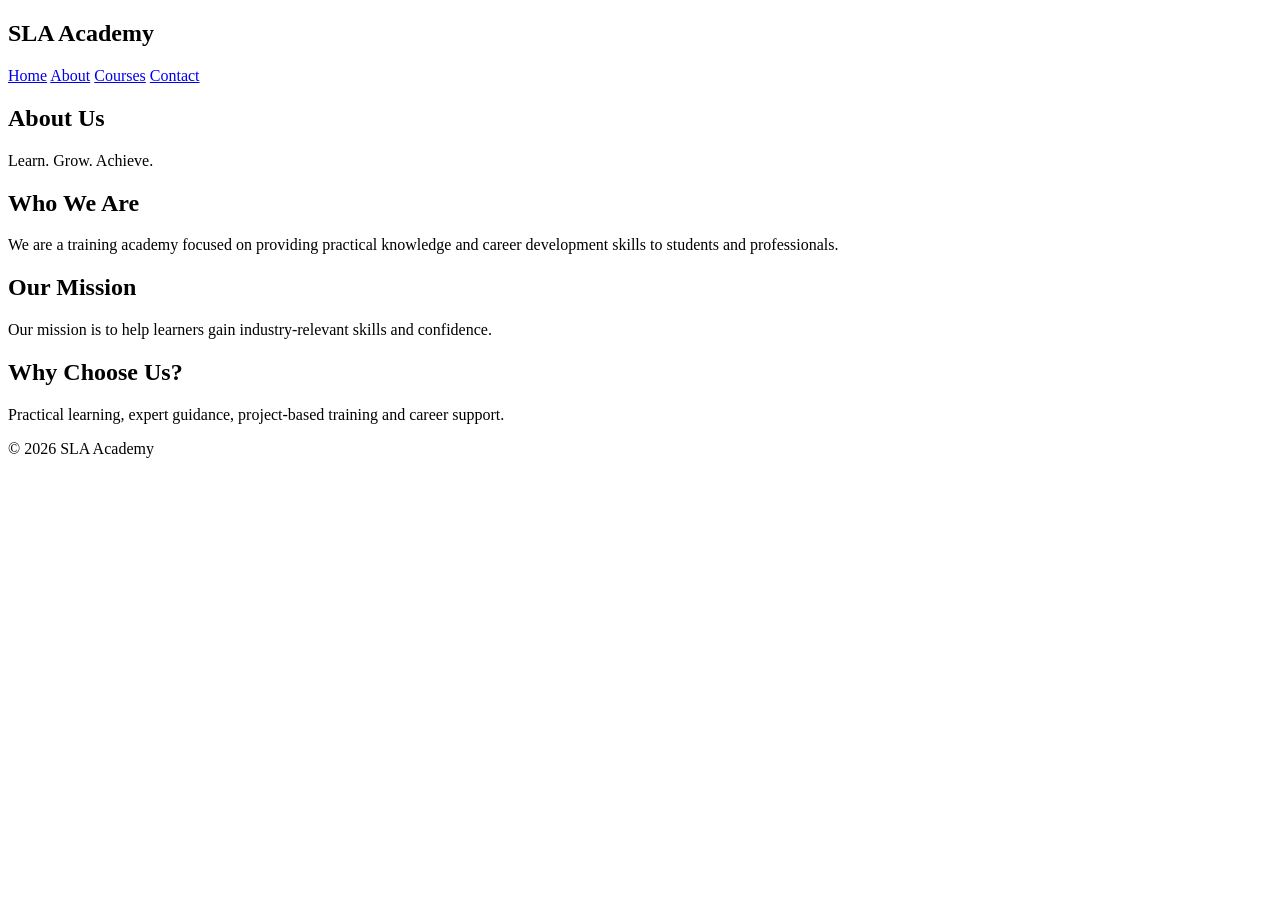
==== about.html @ 3da80165 "about.html" ====
<!DOCTYPE html>
<html lang="en">
<head>
    <meta charset="UTF-8">
    <meta name="viewport" content="width=device-width, initial-scale=1.0">
    <title>About Us | SLA Academy</title>
    <meta name="description" content="Learn about our professional IT and digital marketing training programs.">
    <link rel="stylesheet" href="style.css">
</head>
<body>

<header>
    <h2>SLA Academy</h2>
    <nav>
        <a href="index.html">Home</a>
        <a href="about.html">About</a>
        <a href="courses.html">Courses</a>
        <a href="contact.html">Contact</a>
    </nav>
</header>

<section class="page-banner">
    <h1>About Us</h1>
    <p>Learn. Grow. Achieve.</p>
</section>

<section class="content">
    <h2>Who We Are</h2>
    <p>We are a training academy focused on
       providing practical knowledge and career
       development skills to students and professionals.</p>

    <h2>Our Mission</h2>
    <p>Our mission is to help learners gain
       industry-relevant skills and confidence.</p>

    <h2>Why Choose Us?</h2>
    <p>Practical learning, expert guidance,
       project-based training and career support.</p>
</section>

<footer>
    <p>© 2026 SLA Academy</p>
</footer>

</body>
</html>
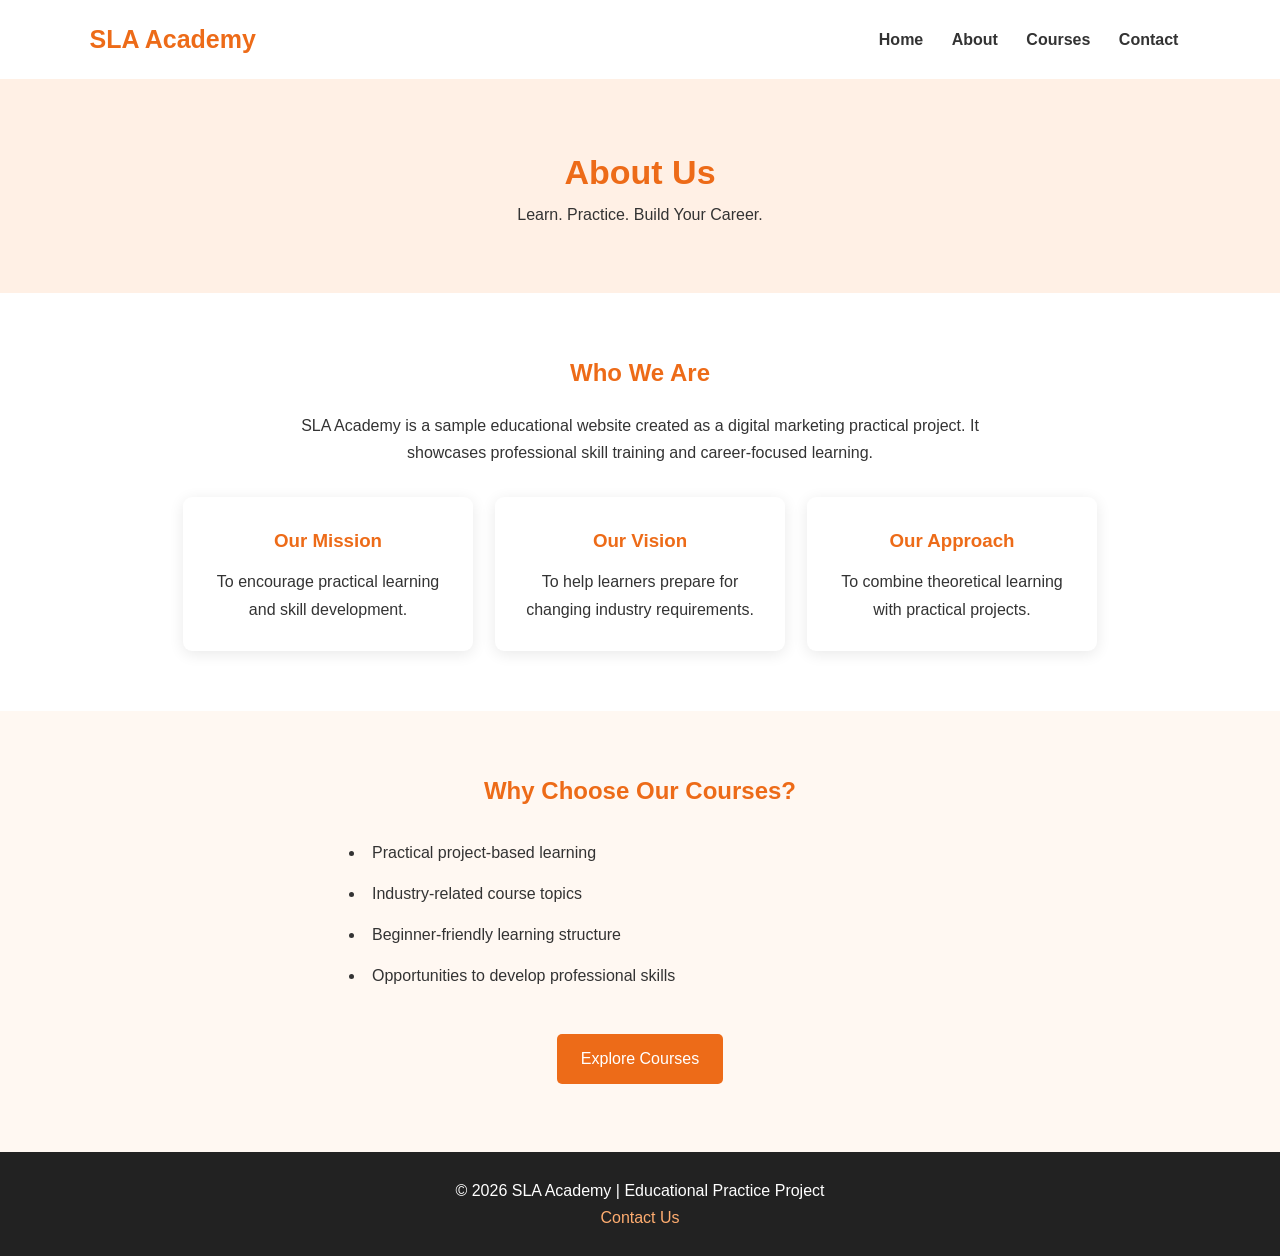
==== commit 24f79283: "about.html" ====
--- a/about.html
+++ b/about.html
@@ -2,16 +2,16 @@
 <!DOCTYPE html>
 <html lang="en">
 <head>
-    <meta charset="UTF-8">
-    <meta name="viewport" content="width=device-width, initial-scale=1.0">
-    <title>About Us | SLA Academy</title>
-    <meta name="description" content="Learn about our professional IT and digital marketing training programs.">
-    <link rel="stylesheet" href="style.css">
+<meta charset="UTF-8">
+<meta name="viewport" content="width=device-width, initial-scale=1.0">
+<title>About Us | SLA Academy</title>
+<meta name="description" content="Discover our training approach, learning objectives and professional skill development courses.">
+<link rel="stylesheet" href="style.css">
 </head>
 <body>
 
 <header>
-    <h2>SLA Academy</h2>
+    <a class="logo" href="index.html">SLA Academy</a>
     <nav>
         <a href="index.html">Home</a>
         <a href="about.html">About</a>
@@ -22,26 +22,43 @@
 
 <section class="page-banner">
     <h1>About Us</h1>
-    <p>Learn. Grow. Achieve.</p>
+    <p>Learn. Practice. Build Your Career.</p>
 </section>
 
-<section class="content">
+<section class="section">
     <h2>Who We Are</h2>
-    <p>We are a training academy focused on
-       providing practical knowledge and career
-       development skills to students and professionals.</p>
+    <p class="intro">SLA Academy is a sample educational website created as a digital marketing practical project. It showcases professional skill training and career-focused learning.</p>
 
-    <h2>Our Mission</h2>
-    <p>Our mission is to help learners gain
-       industry-relevant skills and confidence.</p>
+    <div class="cards">
+        <div class="card">
+            <h3>Our Mission</h3>
+            <p>To encourage practical learning and skill development.</p>
+        </div>
+        <div class="card">
+            <h3>Our Vision</h3>
+            <p>To help learners prepare for changing industry requirements.</p>
+        </div>
+        <div class="card">
+            <h3>Our Approach</h3>
+            <p>To combine theoretical learning with practical projects.</p>
+        </div>
+    </div>
+</section>
 
-    <h2>Why Choose Us?</h2>
-    <p>Practical learning, expert guidance,
-       project-based training and career support.</p>
+<section class="section bg-light">
+    <h2>Why Choose Our Courses?</h2>
+    <ul class="feature-list">
+        <li>Practical project-based learning</li>
+        <li>Industry-related course topics</li>
+        <li>Beginner-friendly learning structure</li>
+        <li>Opportunities to develop professional skills</li>
+    </ul>
+    <a href="courses.html" class="btn">Explore Courses</a>
 </section>
 
 <footer>
-    <p>© 2026 SLA Academy</p>
+    <p>© 2026 SLA Academy | Educational Practice Project</p>
+    <a href="contact.html">Contact Us</a>
 </footer>
 
 </body>
--- a/style.css
+++ b/style.css
@@ -0,0 +1,258 @@
+
+* {
+    margin: 0;
+    padding: 0;
+    box-sizing: border-box;
+}
+
+body {
+    font-family: Arial, sans-serif;
+    color: #333;
+    background: #fff;
+    line-height: 1.7;
+}
+
+header {
+    background: white;
+    padding: 18px 7%;
+    display: flex;
+    justify-content: space-between;
+    align-items: center;
+    flex-wrap: wrap;
+    box-shadow: 0 2px 8px #eee;
+}
+
+.logo {
+    font-size: 25px;
+    font-weight: bold;
+    color: #ed6b18;
+    text-decoration: none;
+}
+
+nav a {
+    text-decoration: none;
+    color: #333;
+    font-weight: bold;
+    margin: 8px 12px;
+}
+
+nav a:hover,
+.text-link:hover {
+    color: #ed6b18;
+}
+
+.hero {
+    background: linear-gradient(120deg, #fff0e5, #ffe0c7);
+    padding: 100px 8%;
+    text-align: center;
+}
+
+.hero h1 {
+    font-size: 42px;
+    max-width: 750px;
+    margin: 15px auto;
+    color: #222;
+    line-height: 1.3;
+}
+
+.hero p {
+    max-width: 650px;
+    margin: 15px auto 25px;
+}
+
+.tag {
+    color: #ed6b18;
+    font-weight: bold;
+}
+
+.btn {
+    display: inline-block;
+    background: #ed6b18;
+    color: white;
+    padding: 11px 24px;
+    border: none;
+    border-radius: 5px;
+    text-decoration: none;
+    margin: 8px 5px;
+    cursor: pointer;
+}
+
+.btn:hover {
+    background: #c94e0a;
+}
+
+.btn-light {
+    background: white;
+    color: #ed6b18;
+}
+
+.page-banner {
+    background: #fff0e5;
+    padding: 65px 20px;
+    text-align: center;
+}
+
+.page-banner h1 {
+    font-size: 34px;
+    color: #ed6b18;
+}
+
+.section {
+    padding: 60px 7%;
+    text-align: center;
+}
+
+.section h2 {
+    color: #ed6b18;
+    margin-bottom: 18px;
+}
+
+.intro {
+    max-width: 750px;
+    margin: 0 auto 30px;
+}
+
+.bg-light {
+    background: #fff8f2;
+}
+
+.cards {
+    display: flex;
+    justify-content: center;
+    flex-wrap: wrap;
+    gap: 22px;
+    margin-top: 30px;
+}
+
+.card {
+    background: white;
+    padding: 28px 22px;
+    width: 290px;
+    border-radius: 9px;
+    box-shadow: 0 3px 15px #e9e9e9;
+    transition: transform 0.3s;
+}
+
+.card:hover {
+    transform: translateY(-5px);
+}
+
+.card h2,
+.card h3 {
+    color: #ed6b18;
+    margin-bottom: 12px;
+}
+
+.course-icon {
+    font-size: 40px;
+    margin-bottom: 12px;
+}
+
+.text-link {
+    display: inline-block;
+    color: #ed6b18;
+    text-decoration: none;
+    font-weight: bold;
+    margin-top: 15px;
+}
+
+.feature-list {
+    max-width: 600px;
+    margin: 20px auto 30px;
+    text-align: left;
+    padding-left: 25px;
+}
+
+.feature-list li {
+    padding: 7px;
+}
+
+.cta {
+    text-align: center;
+    background: #fff0e5;
+    padding: 55px 20px;
+}
+
+.cta h2 {
+    color: #ed6b18;
+    margin-bottom: 10px;
+}
+
+.contact-details {
+    margin: 25px auto;
+}
+
+.contact-details h3 {
+    color: #ed6b18;
+    margin-top: 15px;
+}
+
+.contact-form {
+    max-width: 480px;
+    margin: 25px auto;
+    display: flex;
+    flex-direction: column;
+    gap: 12px;
+}
+
+.contact-form input,
+.contact-form textarea {
+    padding: 13px;
+    border: 1px solid #ddd;
+    border-radius: 5px;
+    font: inherit;
+}
+
+.contact-form textarea {
+    min-height: 120px;
+}
+
+.small-note {
+    font-size: 12px;
+    color: #777;
+}
+
+footer {
+    background: #222;
+    color: white;
+    padding: 25px 15px;
+    text-align: center;
+}
+
+footer a {
+    color: #ffad70;
+    text-decoration: none;
+}
+
+@media (max-width: 650px) {
+    header {
+        flex-direction: column;
+        gap: 12px;
+    }
+
+    nav {
+        text-align: center;
+    }
+
+    nav a {
+        display: inline-block;
+        margin: 5px;
+        font-size: 14px;
+    }
+
+    .hero {
+        padding: 65px 20px;
+    }
+
+    .hero h1 {
+        font-size: 29px;
+    }
+
+    .page-banner h1 {
+        font-size: 27px;
+    }
+
+    .card {
+        width: 100%;
+    }
+}
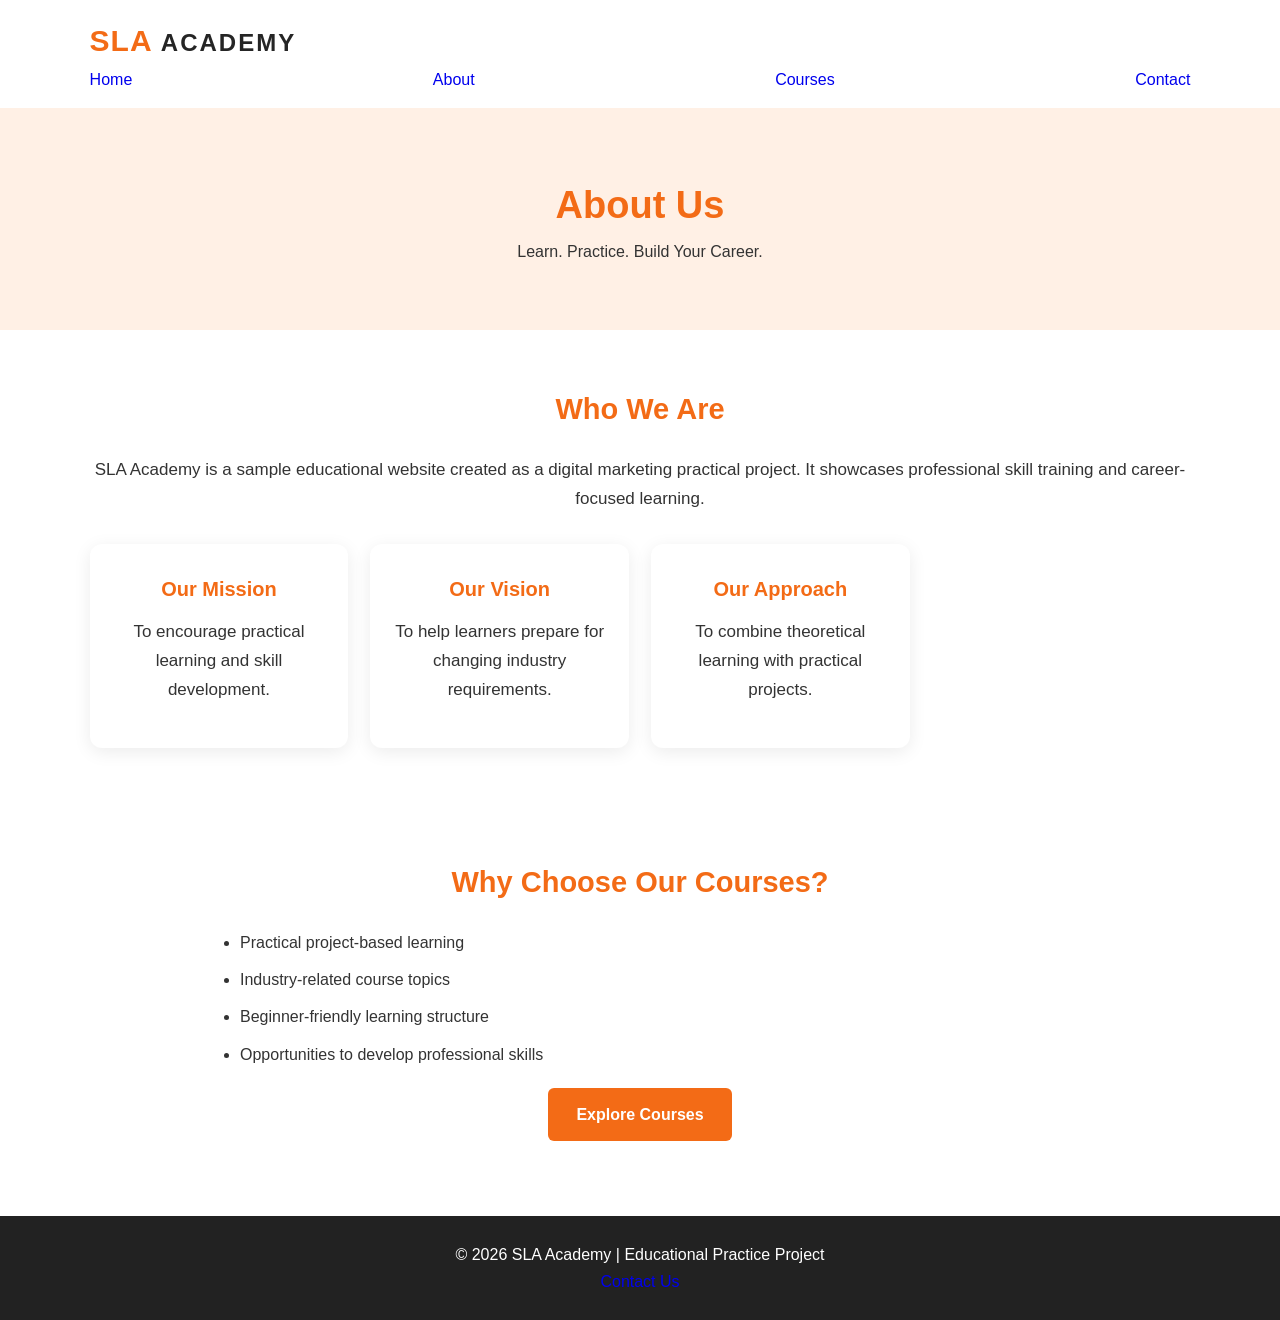
==== commit cab18771: "about.html" ====
--- a/about.html
+++ b/about.html
@@ -11,7 +11,7 @@
 <body>
 
 <header>
-    <a class="logo" href="index.html">SLA Academy</a>
+    <a class="logo" href="index.html">SLA <span>ACADEMY</span></a>
     <nav>
         <a href="index.html">Home</a>
         <a href="about.html">About</a>
--- a/style.css
+++ b/style.css
@@ -1,4 +1,5 @@
 
+/* GENERAL SETTINGS */
 * {
     margin: 0;
     padding: 0;
@@ -6,253 +7,323 @@
 }
 
 body {
-    font-family: Arial, sans-serif;
+    font-family: Arial, Helvetica, sans-serif;
     color: #333;
-    background: #fff;
     line-height: 1.7;
-}
-
+    background: #ffffff;
+}
+
+a {
+    text-decoration: none;
+}
+
+/* HEADER AND NAVIGATION */
 header {
-    background: white;
-    padding: 18px 7%;
+    background: #ffffff;
+    padding: 15px 7%;
+    box-shadow: 0 2px 10px rgba(0,0,0,0.08);
+}
+
+nav {
+    max-width: 1200px;
+    margin: auto;
     display: flex;
+    align-items: center;
     justify-content: space-between;
+    flex-wrap: wrap;
+}
+
+nav h2 {
+    color: #f36b16;
+    font-size: 26px;
+}
+
+nav ul {
+    display: flex;
     align-items: center;
-    flex-wrap: wrap;
-    box-shadow: 0 2px 8px #eee;
-}
-
-.logo {
-    font-size: 25px;
-    font-weight: bold;
-    color: #ed6b18;
-    text-decoration: none;
-}
-
-nav a {
-    text-decoration: none;
+    gap: 30px;
+    list-style: none;
+}
+
+nav ul li a {
     color: #333;
     font-weight: bold;
-    margin: 8px 12px;
-}
-
-nav a:hover,
-.text-link:hover {
-    color: #ed6b18;
-}
-
+    font-size: 16px;
+}
+
+nav ul li a:hover {
+    color: #f36b16;
+}
+
+/* HERO SECTION */
 .hero {
-    background: linear-gradient(120deg, #fff0e5, #ffe0c7);
-    padding: 100px 8%;
-    text-align: center;
+    min-height: 480px;
+    padding: 65px 7%;
+    background: linear-gradient(120deg, #fff0e5, #ffdfc7);
+    display: grid;
+    grid-template-columns: 1fr 1fr;
+    align-items: center;
+    gap: 40px;
+}
+
+.hero div {
+    text-align: left;
 }
 
 .hero h1 {
+    color: #252525;
     font-size: 42px;
-    max-width: 750px;
-    margin: 15px auto;
-    color: #222;
-    line-height: 1.3;
+    line-height: 1.2;
+    margin-bottom: 20px;
 }
 
 .hero p {
-    max-width: 650px;
-    margin: 15px auto 25px;
-}
-
-.tag {
-    color: #ed6b18;
-    font-weight: bold;
-}
-
+    font-size: 18px;
+    margin-bottom: 25px;
+}
+
+.hero img {
+    width: 100%;
+    height: 330px;
+    object-fit: cover;
+    border-radius: 12px;
+}
+
+/* BUTTON */
 .btn {
     display: inline-block;
-    background: #ed6b18;
+    background: #f36b16;
     color: white;
-    padding: 11px 24px;
-    border: none;
-    border-radius: 5px;
-    text-decoration: none;
-    margin: 8px 5px;
-    cursor: pointer;
+    padding: 13px 28px;
+    border-radius: 6px;
+    font-weight: bold;
+    transition: 0.3s;
 }
 
 .btn:hover {
-    background: #c94e0a;
-}
-
-.btn-light {
-    background: white;
-    color: #ed6b18;
-}
-
+    background: #d9530b;
+}
+
+/* GENERAL SECTIONS */
+.section {
+    padding: 55px 7%;
+    max-width: 1300px;
+    margin: auto;
+    text-align: center;
+}
+
+.section h2 {
+    color: #f36b16;
+    font-size: 29px;
+    margin-bottom: 22px;
+}
+
+.section p {
+    font-size: 17px;
+    margin-bottom: 15px;
+}
+
+.section img {
+    max-width: 100%;
+    height: auto;
+    border-radius: 12px;
+    margin-top: 20px;
+}
+
+/* CARDS */
+.cards {
+    display: grid;
+    grid-template-columns: repeat(4, 1fr);
+    gap: 22px;
+    margin-top: 30px;
+}
+
+.card {
+    background: #ffffff;
+    padding: 28px 20px;
+    border-radius: 12px;
+    box-shadow: 0 4px 18px rgba(0,0,0,0.08);
+    transition: 0.3s;
+}
+
+.card:hover {
+    transform: translateY(-5px);
+    box-shadow: 0 8px 22px rgba(0,0,0,0.12);
+}
+
+.card h3 {
+    color: #f36b16;
+    margin-bottom: 12px;
+    font-size: 20px;
+}
+
+/* COURSE PAGE BANNER */
 .page-banner {
     background: #fff0e5;
-    padding: 65px 20px;
+    padding: 65px 7%;
     text-align: center;
 }
 
 .page-banner h1 {
-    font-size: 34px;
-    color: #ed6b18;
-}
-
-.section {
-    padding: 60px 7%;
+    color: #f36b16;
+    font-size: 38px;
+}
+
+/* FEATURE LIST */
+.feature-list {
+    text-align: left;
+    max-width: 800px;
+    margin: 20px auto;
+}
+
+.feature-list li {
+    margin-bottom: 10px;
+}
+
+/* CTA SECTION */
+.cta {
+    background: #fff0e5;
+    padding: 55px 7%;
     text-align: center;
 }
 
-.section h2 {
-    color: #ed6b18;
-    margin-bottom: 18px;
-}
-
-.intro {
-    max-width: 750px;
-    margin: 0 auto 30px;
-}
-
-.bg-light {
-    background: #fff8f2;
-}
-
-.cards {
-    display: flex;
-    justify-content: center;
-    flex-wrap: wrap;
-    gap: 22px;
-    margin-top: 30px;
-}
-
-.card {
-    background: white;
-    padding: 28px 22px;
-    width: 290px;
-    border-radius: 9px;
-    box-shadow: 0 3px 15px #e9e9e9;
-    transition: transform 0.3s;
-}
-
-.card:hover {
-    transform: translateY(-5px);
-}
-
-.card h2,
-.card h3 {
-    color: #ed6b18;
-    margin-bottom: 12px;
-}
-
-.course-icon {
-    font-size: 40px;
-    margin-bottom: 12px;
-}
-
+.cta h2 {
+    color: #f36b16;
+    margin-bottom: 15px;
+}
+
+/* CONTACT SECTION */
+.contact-details,
+.contact-form {
+    max-width: 700px;
+    margin: 25px auto;
+    text-align: left;
+}
+
+input,
+textarea {
+    width: 100%;
+    padding: 12px;
+    margin: 10px 0;
+    border: 1px solid #cccccc;
+    border-radius: 5px;
+    font-size: 16px;
+}
+
+/* LINKS */
 .text-link {
-    display: inline-block;
-    color: #ed6b18;
-    text-decoration: none;
+    color: #f36b16;
     font-weight: bold;
-    margin-top: 15px;
-}
-
-.feature-list {
-    max-width: 600px;
-    margin: 20px auto 30px;
-    text-align: left;
-    padding-left: 25px;
-}
-
-.feature-list li {
-    padding: 7px;
-}
-
-.cta {
+}
+
+/* FOOTER */
+footer {
+    background: #222222;
+    color: #ffffff;
+    padding: 25px;
     text-align: center;
-    background: #fff0e5;
-    padding: 55px 20px;
-}
-
-.cta h2 {
-    color: #ed6b18;
-    margin-bottom: 10px;
-}
-
-.contact-details {
-    margin: 25px auto;
-}
-
-.contact-details h3 {
-    color: #ed6b18;
-    margin-top: 15px;
-}
-
-.contact-form {
-    max-width: 480px;
-    margin: 25px auto;
-    display: flex;
-    flex-direction: column;
-    gap: 12px;
-}
-
-.contact-form input,
-.contact-form textarea {
-    padding: 13px;
-    border: 1px solid #ddd;
-    border-radius: 5px;
-    font: inherit;
-}
-
-.contact-form textarea {
-    min-height: 120px;
-}
-
-.small-note {
-    font-size: 12px;
-    color: #777;
-}
-
-footer {
-    background: #222;
-    color: white;
-    padding: 25px 15px;
-    text-align: center;
-}
-
-footer a {
-    color: #ffad70;
-    text-decoration: none;
-}
-
-@media (max-width: 650px) {
+    margin-top: 20px;
+}
+
+/* MOBILE RESPONSIVE DESIGN */
+@media (max-width: 900px) {
+    .cards {
+        grid-template-columns: repeat(2, 1fr);
+    }
+
+    .hero h1 {
+        font-size: 34px;
+    }
+}
+
+@media (max-width: 600px) {
     header {
+        padding: 15px 5%;
+    }
+
+    nav {
         flex-direction: column;
         gap: 12px;
     }
 
-    nav {
+    nav ul {
+        gap: 15px;
+        flex-wrap: wrap;
+        justify-content: center;
+    }
+
+    nav ul li a {
+        font-size: 14px;
+    }
+
+    .hero {
+        grid-template-columns: 1fr;
+        padding: 40px 6%;
         text-align: center;
     }
 
-    nav a {
-        display: inline-block;
-        margin: 5px;
-        font-size: 14px;
-    }
-
-    .hero {
-        padding: 65px 20px;
+    .hero div {
+        text-align: center;
     }
 
     .hero h1 {
-        font-size: 29px;
+        font-size: 30px;
+    }
+
+    .hero img {
+        height: 240px;
+    }
+
+    .section {
+        padding: 40px 6%;
+    }
+
+    .section h2 {
+        font-size: 25px;
+    }
+
+    .cards {
+        grid-template-columns: 1fr;
     }
 
     .page-banner h1 {
-        font-size: 27px;
-    }
-
-    .card {
-        width: 100%;
-    }
-}
+        font-size: 30px;
+    }
+}
+
+
+/* STYLISH SLA ACADEMY LOGO */
+
+.logo {
+    font-family: Arial, Helvetica, sans-serif;
+    font-size: 30px;
+    font-weight: 900;
+    letter-spacing: 1px;
+    color: #f36b16;
+    text-decoration: none;
+    text-transform: uppercase;
+    display: inline-block;
+    transition: 0.3s ease;
+}
+
+.logo span {
+    color: #252525;
+    font-size: 24px;
+    font-weight: 800;
+    letter-spacing: 2px;
+}
+
+.logo:hover {
+    transform: scale(1.04);
+}
+
+@media (max-width: 600px) {
+    .logo {
+        font-size: 26px;
+    }
+
+    .logo span {
+        font-size: 21px;
+    }
+}
+
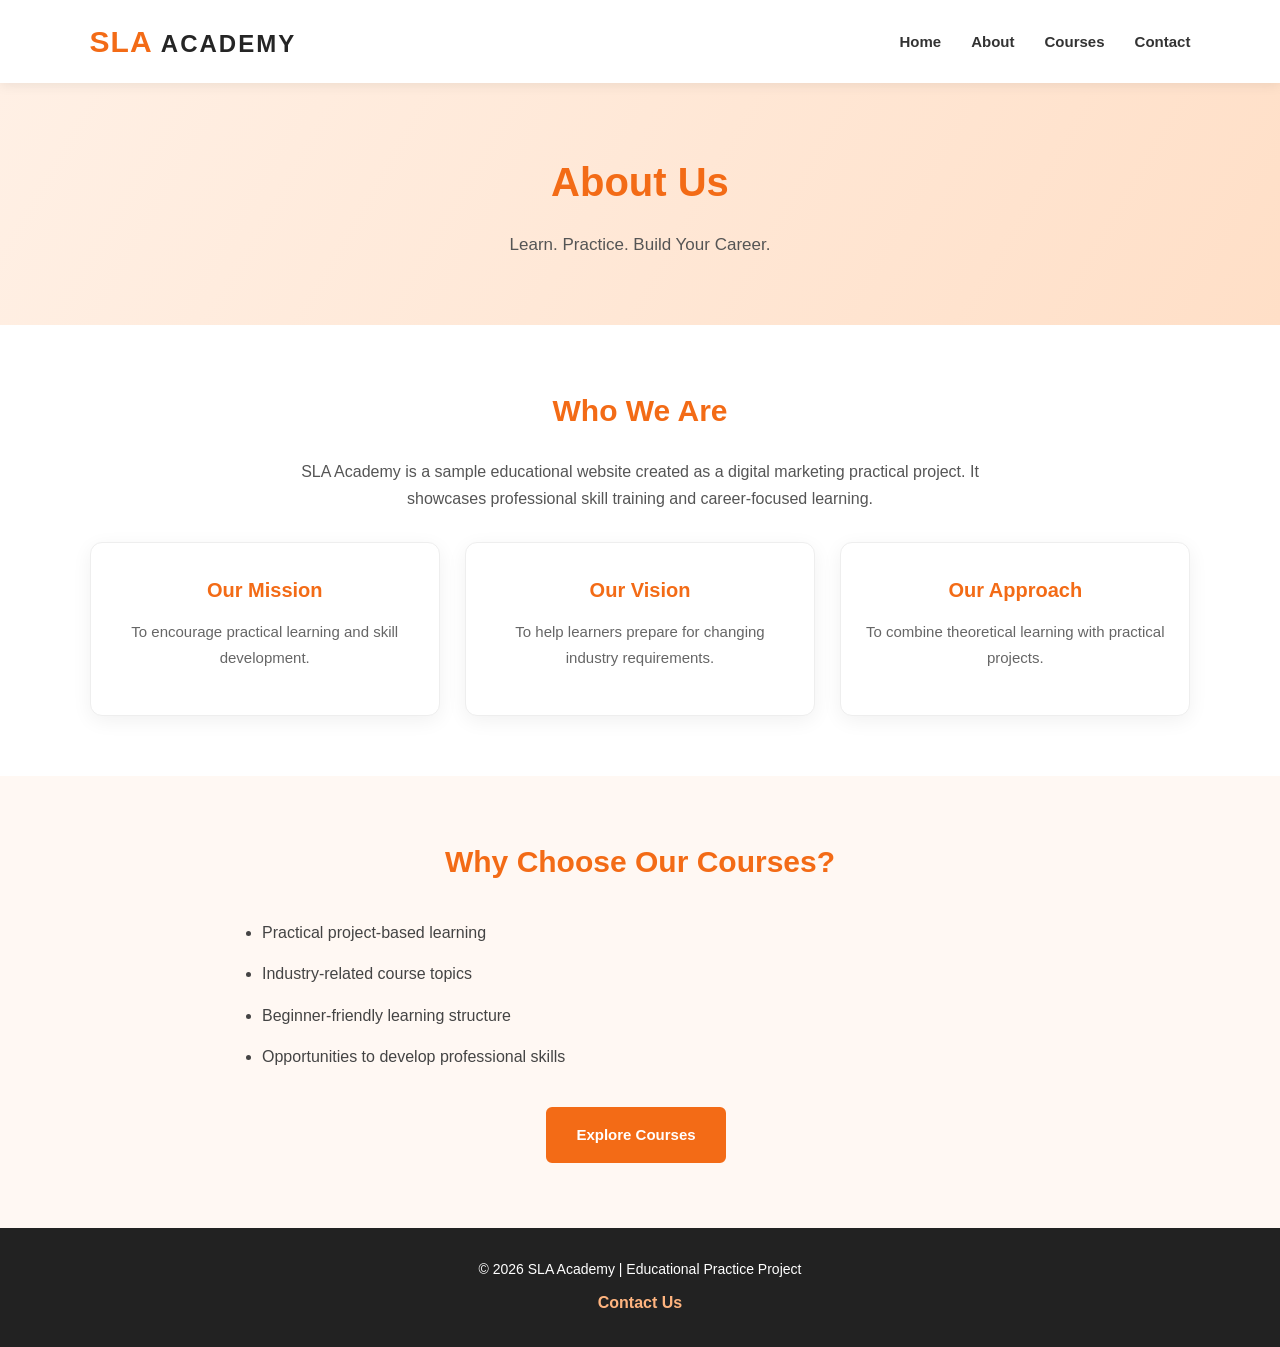
==== commit 22c9adaf: "about.html" ====
--- a/about.html
+++ b/about.html
@@ -11,12 +11,17 @@
 <body>
 
 <header>
-    <a class="logo" href="index.html">SLA <span>ACADEMY</span></a>
     <nav>
-        <a href="index.html">Home</a>
-        <a href="about.html">About</a>
-        <a href="courses.html">Courses</a>
-        <a href="contact.html">Contact</a>
+        <a class="logo" href="index.html">
+            SLA <span>ACADEMY</span>
+        </a>
+
+        <ul>
+            <li><a href="index.html">Home</a></li>
+            <li><a href="about.html">About</a></li>
+            <li><a href="courses.html">Courses</a></li>
+            <li><a href="contact.html">Contact</a></li>
+        </ul>
     </nav>
 </header>
 
--- a/style.css
+++ b/style.css
@@ -1,69 +1,141 @@
 
-/* GENERAL SETTINGS */
+/* =====================================
+   SLA ACADEMY - COMPLETE WEBSITE CSS
+   Theme: Orange, White and Dark
+===================================== */
+
+/* 1. RESET AND GENERAL SETTINGS */
+
 * {
     margin: 0;
     padding: 0;
     box-sizing: border-box;
 }
 
+html {
+    scroll-behavior: smooth;
+}
+
 body {
     font-family: Arial, Helvetica, sans-serif;
-    color: #333;
+    color: #333333;
+    background: #ffffff;
     line-height: 1.7;
-    background: #ffffff;
 }
 
 a {
     text-decoration: none;
-}
-
-/* HEADER AND NAVIGATION */
+    color: inherit;
+}
+
+img {
+    max-width: 100%;
+    display: block;
+}
+
+ul {
+    padding-left: 22px;
+}
+
+/* 2. HEADER AND NAVIGATION */
+
 header {
+    width: 100%;
     background: #ffffff;
-    padding: 15px 7%;
-    box-shadow: 0 2px 10px rgba(0,0,0,0.08);
+    padding: 16px 7%;
+    box-shadow: 0 2px 12px rgba(0,0,0,0.08);
+    position: relative;
+    z-index: 10;
 }
 
 nav {
-    max-width: 1200px;
+    max-width: 1250px;
     margin: auto;
     display: flex;
     align-items: center;
     justify-content: space-between;
+    gap: 25px;
     flex-wrap: wrap;
 }
 
-nav h2 {
-    color: #f36b16;
-    font-size: 26px;
-}
+/* 3. STYLISH SLA ACADEMY LOGO */
+
+.logo {
+    font-family: Arial, Helvetica, sans-serif;
+    font-size: 30px;
+    font-weight: 900;
+    letter-spacing: 1px;
+    color: #f36b16;
+    text-decoration: none;
+    text-transform: uppercase;
+    white-space: nowrap;
+    transition: 0.3s ease;
+}
+
+.logo span {
+    color: #252525;
+    font-size: 24px;
+    font-weight: 800;
+    letter-spacing: 2px;
+}
+
+.logo:hover {
+    transform: scale(1.04);
+}
+
+/* 4. NAVIGATION LINKS */
 
 nav ul {
     display: flex;
     align-items: center;
+    justify-content: center;
     gap: 30px;
     list-style: none;
+    padding: 0;
+    margin: 0;
+}
+
+nav ul li {
+    list-style: none;
 }
 
 nav ul li a {
-    color: #333;
-    font-weight: bold;
-    font-size: 16px;
+    font-size: 15px;
+    font-weight: 700;
+    color: #333333;
+    transition: 0.3s ease;
 }
 
 nav ul li a:hover {
     color: #f36b16;
 }
 
-/* HERO SECTION */
+/* Supports pages using direct nav links */
+
+nav > a:not(.logo) {
+    font-size: 15px;
+    font-weight: 700;
+    color: #333333;
+}
+
+nav > a:not(.logo):hover {
+    color: #f36b16;
+}
+
+/* 5. HERO SECTION */
+
 .hero {
-    min-height: 480px;
+    min-height: 470px;
     padding: 65px 7%;
     background: linear-gradient(120deg, #fff0e5, #ffdfc7);
     display: grid;
     grid-template-columns: 1fr 1fr;
     align-items: center;
-    gap: 40px;
+    gap: 45px;
+}
+
+.hero-content {
+    max-width: 620px;
 }
 
 .hero div {
@@ -71,128 +143,245 @@
 }
 
 .hero h1 {
-    color: #252525;
+    color: #222222;
     font-size: 42px;
     line-height: 1.2;
     margin-bottom: 20px;
+    font-weight: 800;
 }
 
 .hero p {
-    font-size: 18px;
+    color: #555555;
+    font-size: 17px;
     margin-bottom: 25px;
+    line-height: 1.8;
 }
 
 .hero img {
     width: 100%;
-    height: 330px;
+    height: 340px;
     object-fit: cover;
-    border-radius: 12px;
-}
-
-/* BUTTON */
+    border-radius: 14px;
+    box-shadow: 0 8px 25px rgba(0,0,0,0.12);
+}
+
+/* 6. HERO TAG */
+
+.tag {
+    display: inline-block;
+    background: #ffffff;
+    color: #f36b16;
+    padding: 7px 17px;
+    border-radius: 30px;
+    font-size: 13px;
+    font-weight: 800;
+    letter-spacing: 1px;
+    margin-bottom: 20px;
+}
+
+/* 7. BUTTONS */
+
 .btn {
     display: inline-block;
     background: #f36b16;
-    color: white;
+    color: #ffffff;
     padding: 13px 28px;
     border-radius: 6px;
+    font-size: 15px;
     font-weight: bold;
-    transition: 0.3s;
+    margin: 5px 8px 5px 0;
+    transition: 0.3s ease;
+    border: 2px solid #f36b16;
 }
 
 .btn:hover {
     background: #d9530b;
-}
-
-/* GENERAL SECTIONS */
+    border-color: #d9530b;
+    transform: translateY(-2px);
+}
+
+.btn-light {
+    background: #ffffff;
+    color: #f36b16;
+    border: 2px solid #f36b16;
+}
+
+.btn-light:hover {
+    background: #fff0e5;
+    color: #d9530b;
+}
+
+/* 8. GENERAL SECTIONS */
+
 .section {
-    padding: 55px 7%;
     max-width: 1300px;
     margin: auto;
+    padding: 60px 7%;
     text-align: center;
 }
 
 .section h2 {
-    color: #f36b16;
-    font-size: 29px;
+    font-size: 30px;
+    font-weight: 800;
+    color: #f36b16;
     margin-bottom: 22px;
 }
 
+.section h3 {
+    color: #292929;
+    margin-bottom: 12px;
+    font-size: 20px;
+}
+
 .section p {
+    font-size: 16px;
+    color: #555555;
+    margin-bottom: 15px;
+}
+
+.section h3 + p {
+    margin-top: 0;
+}
+
+/* 9. INTRO TEXT */
+
+.intro {
+    max-width: 760px;
+    margin: 0 auto 30px;
+    text-align: center;
     font-size: 17px;
+}
+
+/* 10. COURSE CARDS */
+
+.cards {
+    display: grid;
+    grid-template-columns: repeat(3, 1fr);
+    gap: 25px;
+    margin-top: 30px;
+}
+
+.card {
+    background: #ffffff;
+    padding: 30px 23px;
+    border-radius: 12px;
+    border: 1px solid #eeeeee;
+    box-shadow: 0 5px 20px rgba(0,0,0,0.06);
+    transition: 0.3s ease;
+    text-align: center;
+}
+
+.card:hover {
+    transform: translateY(-7px);
+    box-shadow: 0 10px 28px rgba(0,0,0,0.12);
+}
+
+.card h3 {
+    color: #f36b16;
+    font-size: 20px;
+    margin-bottom: 12px;
+}
+
+.card p {
+    font-size: 15px;
+    color: #666666;
+}
+
+/* 11. COURSE ICONS */
+
+.course-icon {
+    font-size: 42px;
     margin-bottom: 15px;
 }
+
+/* 12. LIGHT BACKGROUND SECTION */
+
+.bg-light {
+    background: #fff8f3;
+    max-width: 100%;
+}
+
+/* 13. PAGE BANNER */
+
+.page-banner {
+    background: linear-gradient(120deg, #fff0e5, #ffdfc7);
+    padding: 65px 7%;
+    text-align: center;
+}
+
+.page-banner h1 {
+    color: #f36b16;
+    font-size: 40px;
+    font-weight: 800;
+    margin-bottom: 15px;
+}
+
+.page-banner p {
+    font-size: 17px;
+    color: #555555;
+}
+
+/* 14. COURSE DETAIL IMAGES */
 
 .section img {
     max-width: 100%;
     height: auto;
     border-radius: 12px;
-    margin-top: 20px;
-}
-
-/* CARDS */
-.cards {
-    display: grid;
-    grid-template-columns: repeat(4, 1fr);
-    gap: 22px;
-    margin-top: 30px;
-}
-
-.card {
-    background: #ffffff;
-    padding: 28px 20px;
-    border-radius: 12px;
-    box-shadow: 0 4px 18px rgba(0,0,0,0.08);
+    margin: 25px auto;
+}
+
+/* 15. FEATURE LIST */
+
+.feature-list {
+    max-width: 800px;
+    margin: 25px auto;
+    text-align: left;
+}
+
+.feature-list li {
+    padding: 7px 0;
+    font-size: 16px;
+    color: #444444;
+}
+
+/* 16. TEXT LINKS */
+
+.text-link {
+    display: inline-block;
+    color: #f36b16;
+    font-weight: bold;
+    margin-top: 12px;
     transition: 0.3s;
 }
 
-.card:hover {
-    transform: translateY(-5px);
-    box-shadow: 0 8px 22px rgba(0,0,0,0.12);
-}
-
-.card h3 {
-    color: #f36b16;
-    margin-bottom: 12px;
-    font-size: 20px;
-}
-
-/* COURSE PAGE BANNER */
-.page-banner {
-    background: #fff0e5;
-    padding: 65px 7%;
+.text-link:hover {
+    color: #d9530b;
+    text-decoration: underline;
+}
+
+/* 17. CALL TO ACTION */
+
+.cta {
+    background: linear-gradient(120deg, #fff0e5, #ffdfc7);
+    padding: 60px 7%;
     text-align: center;
 }
 
-.page-banner h1 {
-    color: #f36b16;
-    font-size: 38px;
-}
-
-/* FEATURE LIST */
-.feature-list {
-    text-align: left;
-    max-width: 800px;
-    margin: 20px auto;
-}
-
-.feature-list li {
-    margin-bottom: 10px;
-}
-
-/* CTA SECTION */
-.cta {
-    background: #fff0e5;
-    padding: 55px 7%;
-    text-align: center;
-}
-
 .cta h2 {
-    color: #f36b16;
+    color: #252525;
+    font-size: 30px;
+    font-weight: 800;
     margin-bottom: 15px;
 }
 
-/* CONTACT SECTION */
+.cta p {
+    color: #555555;
+    font-size: 17px;
+    margin-bottom: 20px;
+}
+
+/* 18. CONTACT PAGE */
+
 .contact-details,
 .contact-form {
     max-width: 700px;
@@ -200,55 +389,104 @@
     text-align: left;
 }
 
+.contact-details p {
+    margin-bottom: 12px;
+}
+
 input,
-textarea {
+textarea,
+select {
     width: 100%;
-    padding: 12px;
+    padding: 13px;
     margin: 10px 0;
     border: 1px solid #cccccc;
-    border-radius: 5px;
-    font-size: 16px;
-}
-
-/* LINKS */
-.text-link {
-    color: #f36b16;
-    font-weight: bold;
-}
-
-/* FOOTER */
+    border-radius: 6px;
+    font-size: 15px;
+    font-family: Arial, sans-serif;
+}
+
+input:focus,
+textarea:focus,
+select:focus {
+    outline: none;
+    border-color: #f36b16;
+}
+
+textarea {
+    min-height: 130px;
+    resize: vertical;
+}
+
+/* 19. FOOTER */
+
 footer {
     background: #222222;
     color: #ffffff;
-    padding: 25px;
+    padding: 30px 7%;
     text-align: center;
-    margin-top: 20px;
-}
-
-/* MOBILE RESPONSIVE DESIGN */
+    margin-top: 0;
+}
+
+footer p {
+    font-size: 14px;
+    margin-bottom: 8px;
+}
+
+footer a {
+    color: #ffb47f;
+    font-weight: bold;
+}
+
+footer a:hover {
+    color: #ffffff;
+}
+
+/* 20. RESPONSIVE TABLET DESIGN */
+
 @media (max-width: 900px) {
+
+    .hero {
+        gap: 25px;
+        padding: 50px 5%;
+    }
+
+    .hero h1 {
+        font-size: 34px;
+    }
+
     .cards {
         grid-template-columns: repeat(2, 1fr);
     }
 
-    .hero h1 {
-        font-size: 34px;
-    }
-}
+    nav ul {
+        gap: 18px;
+    }
+}
+
+/* 21. RESPONSIVE MOBILE DESIGN */
 
 @media (max-width: 600px) {
+
     header {
         padding: 15px 5%;
     }
 
     nav {
         flex-direction: column;
-        gap: 12px;
+        gap: 15px;
+    }
+
+    .logo {
+        font-size: 26px;
+    }
+
+    .logo span {
+        font-size: 21px;
     }
 
     nav ul {
-        gap: 15px;
         flex-wrap: wrap;
+        gap: 12px 20px;
         justify-content: center;
     }
 
@@ -260,6 +498,7 @@
         grid-template-columns: 1fr;
         padding: 40px 6%;
         text-align: center;
+        gap: 25px;
     }
 
     .hero div {
@@ -270,60 +509,57 @@
         font-size: 30px;
     }
 
+    .hero p {
+        font-size: 15px;
+    }
+
     .hero img {
-        height: 240px;
+        height: 230px;
     }
 
     .section {
-        padding: 40px 6%;
+        padding: 42px 6%;
     }
 
     .section h2 {
         font-size: 25px;
     }
 
+    .section p {
+        font-size: 15px;
+    }
+
     .cards {
         grid-template-columns: 1fr;
+        gap: 18px;
+    }
+
+    .card {
+        padding: 25px 18px;
+    }
+
+    .page-banner {
+        padding: 45px 6%;
     }
 
     .page-banner h1 {
-        font-size: 30px;
-    }
-}
-
-
-/* STYLISH SLA ACADEMY LOGO */
-
-.logo {
-    font-family: Arial, Helvetica, sans-serif;
-    font-size: 30px;
-    font-weight: 900;
-    letter-spacing: 1px;
-    color: #f36b16;
-    text-decoration: none;
-    text-transform: uppercase;
-    display: inline-block;
-    transition: 0.3s ease;
-}
-
-.logo span {
-    color: #252525;
-    font-size: 24px;
-    font-weight: 800;
-    letter-spacing: 2px;
-}
-
-.logo:hover {
-    transform: scale(1.04);
-}
-
-@media (max-width: 600px) {
-    .logo {
-        font-size: 26px;
-    }
-
-    .logo span {
-        font-size: 21px;
-    }
-}
-
+        font-size: 29px;
+    }
+
+    .cta {
+        padding: 45px 6%;
+    }
+
+    .cta h2 {
+        font-size: 25px;
+    }
+
+    .btn {
+        padding: 11px 20px;
+        font-size: 14px;
+    }
+
+    footer {
+        padding: 25px 5%;
+    }
+}
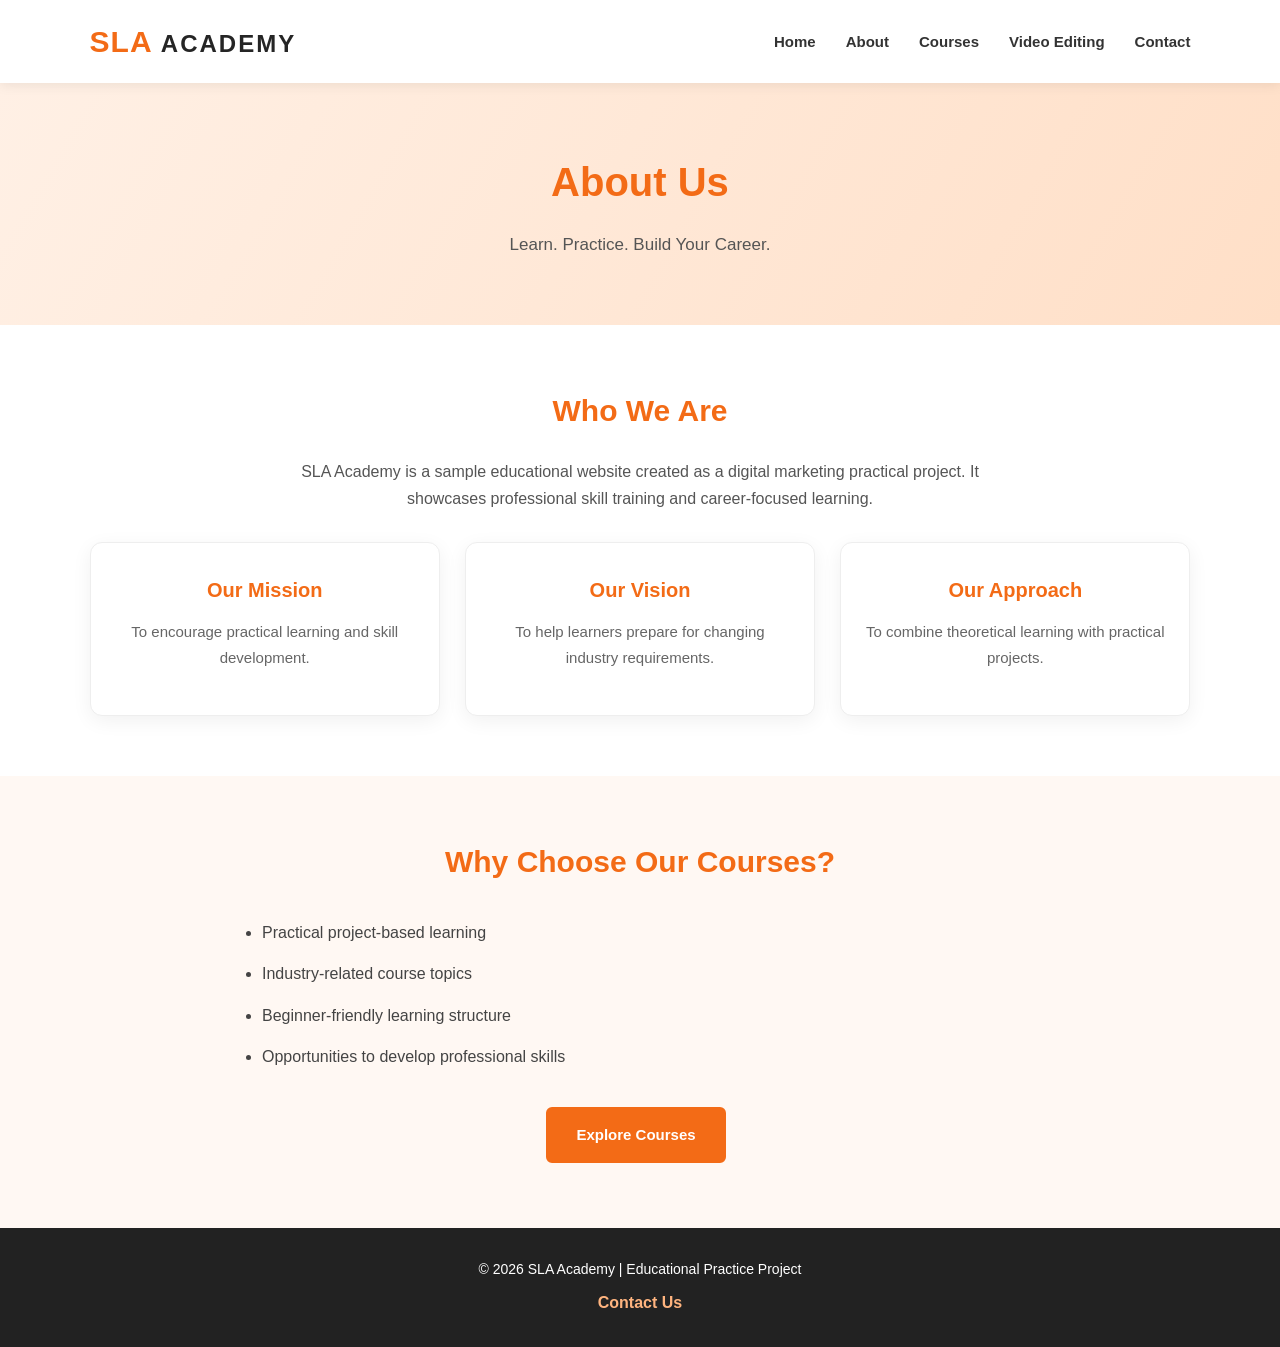
==== commit 0073df5c: "about.html" ====
--- a/about.html
+++ b/about.html
@@ -2,11 +2,14 @@
 <!DOCTYPE html>
 <html lang="en">
 <head>
-<meta charset="UTF-8">
-<meta name="viewport" content="width=device-width, initial-scale=1.0">
-<title>About Us | SLA Academy</title>
-<meta name="description" content="Discover our training approach, learning objectives and professional skill development courses.">
-<link rel="stylesheet" href="style.css">
+    <meta charset="UTF-8">
+    <meta name="viewport" content="width=device-width, initial-scale=1.0">
+
+    <title>About Us | SLA Academy</title>
+
+    <meta name="description" content="Discover our training approach, learning objectives and professional skill development courses.">
+
+    <link rel="stylesheet" href="style.css">
 </head>
 <body>
 
@@ -20,6 +23,7 @@
             <li><a href="index.html">Home</a></li>
             <li><a href="about.html">About</a></li>
             <li><a href="courses.html">Courses</a></li>
+            <li><a href="vedioediting.html">Video Editing</a></li>
             <li><a href="contact.html">Contact</a></li>
         </ul>
     </nav>
@@ -32,17 +36,24 @@
 
 <section class="section">
     <h2>Who We Are</h2>
-    <p class="intro">SLA Academy is a sample educational website created as a digital marketing practical project. It showcases professional skill training and career-focused learning.</p>
+
+    <p class="intro">
+        SLA Academy is a sample educational website created as a digital
+        marketing practical project. It showcases professional skill
+        training and career-focused learning.
+    </p>
 
     <div class="cards">
         <div class="card">
             <h3>Our Mission</h3>
             <p>To encourage practical learning and skill development.</p>
         </div>
+
         <div class="card">
             <h3>Our Vision</h3>
             <p>To help learners prepare for changing industry requirements.</p>
         </div>
+
         <div class="card">
             <h3>Our Approach</h3>
             <p>To combine theoretical learning with practical projects.</p>
@@ -52,12 +63,14 @@
 
 <section class="section bg-light">
     <h2>Why Choose Our Courses?</h2>
+
     <ul class="feature-list">
         <li>Practical project-based learning</li>
         <li>Industry-related course topics</li>
         <li>Beginner-friendly learning structure</li>
         <li>Opportunities to develop professional skills</li>
     </ul>
+
     <a href="courses.html" class="btn">Explore Courses</a>
 </section>
 
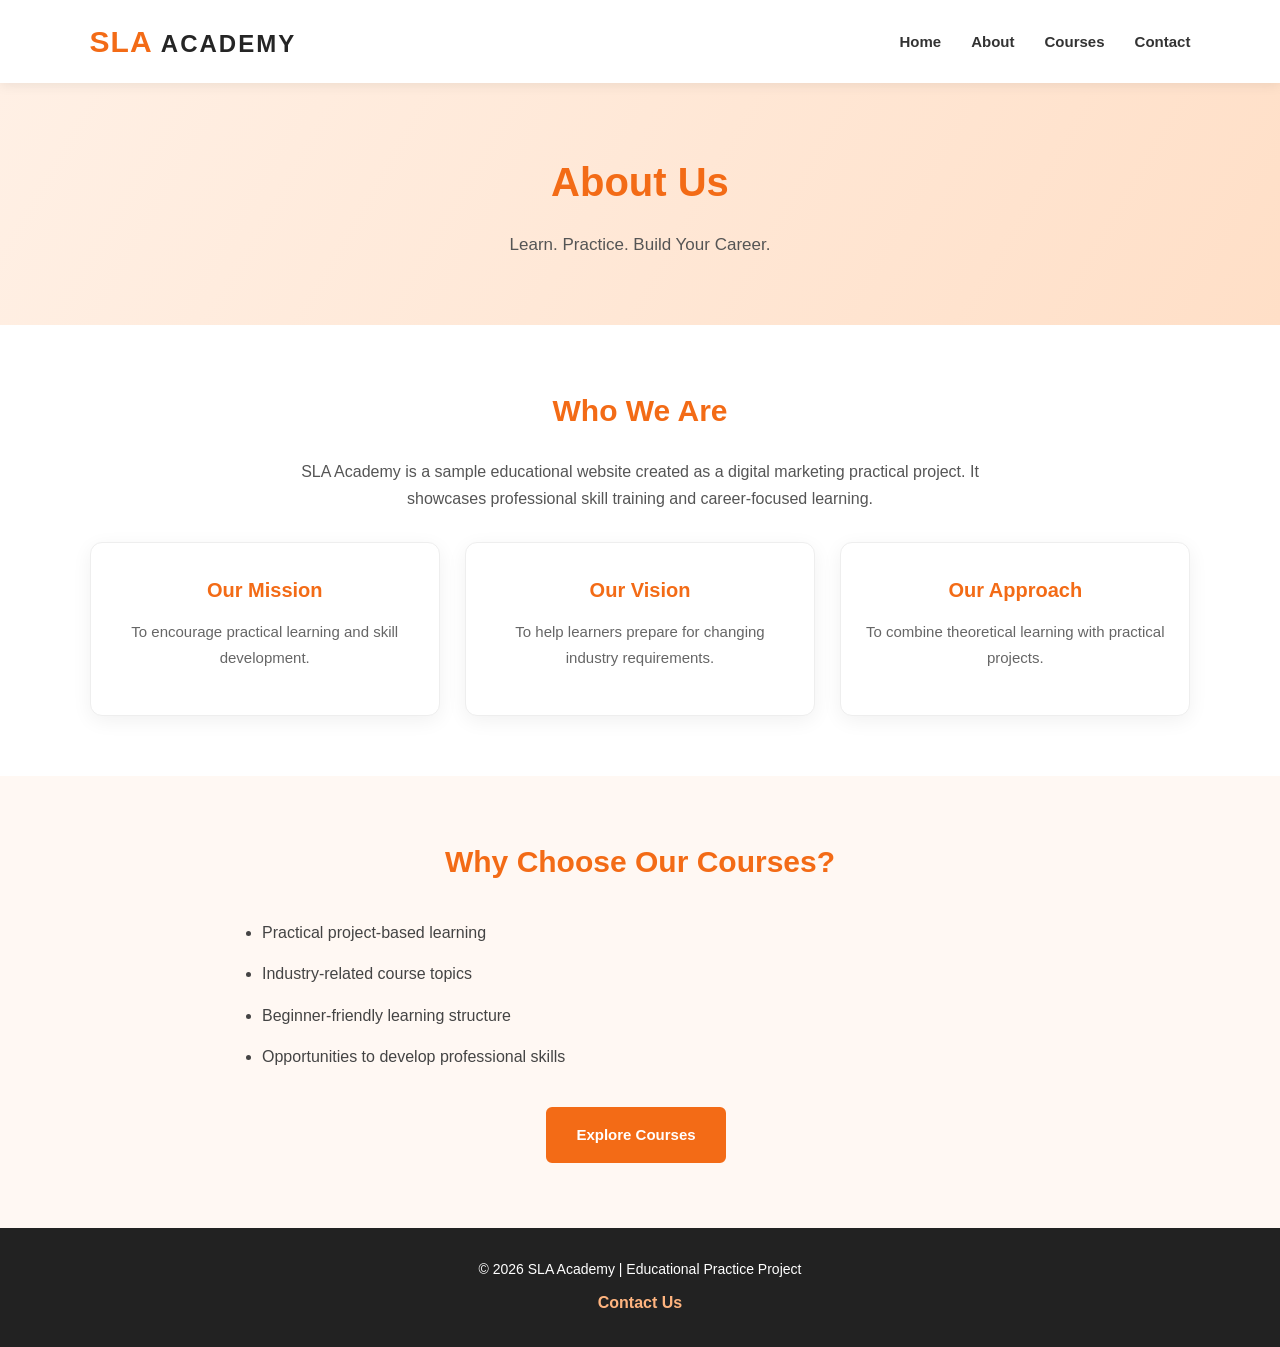
==== commit 76cb8b3d: "about.html" ====
--- a/about.html
+++ b/about.html
@@ -23,7 +23,7 @@
             <li><a href="index.html">Home</a></li>
             <li><a href="about.html">About</a></li>
             <li><a href="courses.html">Courses</a></li>
-            <li><a href="vedioediting.html">Video Editing</a></li>
+            
             <li><a href="contact.html">Contact</a></li>
         </ul>
     </nav>
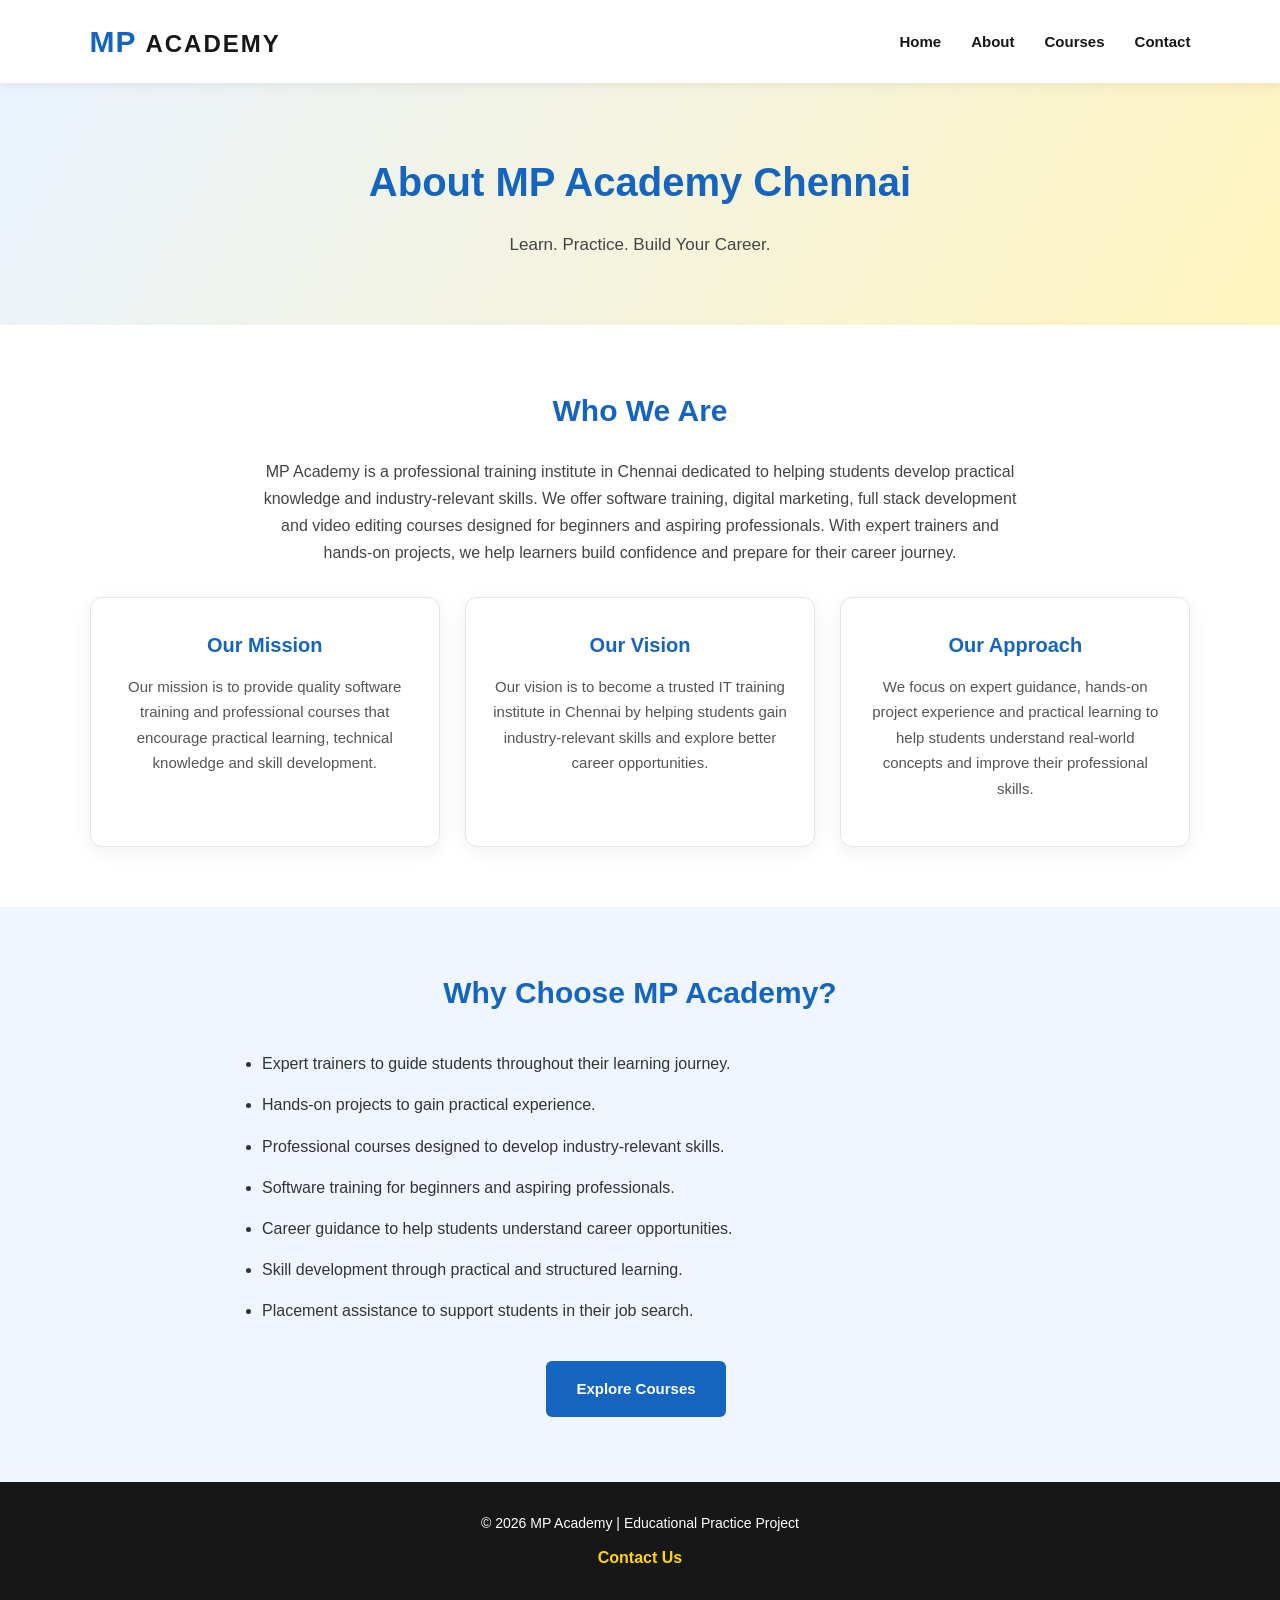
==== commit 6669ef12: "about.html" ====
--- a/about.html
+++ b/about.html
@@ -5,9 +5,9 @@
     <meta charset="UTF-8">
     <meta name="viewport" content="width=device-width, initial-scale=1.0">
 
-    <title>About Us | SLA Academy</title>
+    <title>About MP Academy | IT Training Institute in Chennai</title>
 
-    <meta name="description" content="Discover our training approach, learning objectives and professional skill development courses.">
+    <meta name="description" content="Discover MP Academy Chennai, offering software training, professional courses, expert trainers, hands-on projects and career guidance to develop your skills.">
 
     <link rel="stylesheet" href="style.css">
 </head>
@@ -16,21 +16,20 @@
 <header>
     <nav>
         <a class="logo" href="index.html">
-            SLA <span>ACADEMY</span>
+            MP <span>ACADEMY</span>
         </a>
 
         <ul>
             <li><a href="index.html">Home</a></li>
             <li><a href="about.html">About</a></li>
             <li><a href="courses.html">Courses</a></li>
-            
             <li><a href="contact.html">Contact</a></li>
         </ul>
     </nav>
 </header>
 
 <section class="page-banner">
-    <h1>About Us</h1>
+    <h1>About MP Academy Chennai</h1>
     <p>Learn. Practice. Build Your Career.</p>
 </section>
 
@@ -38,44 +37,63 @@
     <h2>Who We Are</h2>
 
     <p class="intro">
-        SLA Academy is a sample educational website created as a digital
-        marketing practical project. It showcases professional skill
-        training and career-focused learning.
+        MP Academy is a professional training institute in Chennai
+        dedicated to helping students develop practical knowledge
+        and industry-relevant skills. We offer software training,
+        digital marketing, full stack development and video editing
+        courses designed for beginners and aspiring professionals.
+        With expert trainers and hands-on projects, we help learners
+        build confidence and prepare for their career journey.
     </p>
 
     <div class="cards">
         <div class="card">
             <h3>Our Mission</h3>
-            <p>To encourage practical learning and skill development.</p>
+            <p>
+                Our mission is to provide quality software training
+                and professional courses that encourage practical
+                learning, technical knowledge and skill development.
+            </p>
         </div>
 
         <div class="card">
             <h3>Our Vision</h3>
-            <p>To help learners prepare for changing industry requirements.</p>
+            <p>
+                Our vision is to become a trusted IT training institute
+                in Chennai by helping students gain industry-relevant
+                skills and explore better career opportunities.
+            </p>
         </div>
 
         <div class="card">
             <h3>Our Approach</h3>
-            <p>To combine theoretical learning with practical projects.</p>
+            <p>
+                We focus on expert guidance, hands-on project experience
+                and practical learning to help students understand
+                real-world concepts and improve their professional skills.
+            </p>
         </div>
     </div>
 </section>
 
 <section class="section bg-light">
-    <h2>Why Choose Our Courses?</h2>
+    <h2>Why Choose MP Academy?</h2>
 
     <ul class="feature-list">
-        <li>Practical project-based learning</li>
-        <li>Industry-related course topics</li>
-        <li>Beginner-friendly learning structure</li>
-        <li>Opportunities to develop professional skills</li>
+        <li>Expert trainers to guide students throughout their learning journey.</li>
+        <li>Hands-on projects to gain practical experience.</li>
+        <li>Professional courses designed to develop industry-relevant skills.</li>
+        <li>Software training for beginners and aspiring professionals.</li>
+        <li>Career guidance to help students understand career opportunities.</li>
+        <li>Skill development through practical and structured learning.</li>
+        <li>Placement assistance to support students in their job search.</li>
     </ul>
 
     <a href="courses.html" class="btn">Explore Courses</a>
 </section>
 
 <footer>
-    <p>© 2026 SLA Academy | Educational Practice Project</p>
+    <p>© 2026 MP Academy | Educational Practice Project</p>
     <a href="contact.html">Contact Us</a>
 </footer>
 
--- a/style.css
+++ b/style.css
@@ -1,7 +1,7 @@
 
 /* =====================================
    SLA ACADEMY - COMPLETE WEBSITE CSS
-   Theme: Orange, White and Dark
+   Theme: Blue, Yellow and Black
 ===================================== */
 
 /* 1. RESET AND GENERAL SETTINGS */
@@ -18,7 +18,7 @@
 
 body {
     font-family: Arial, Helvetica, sans-serif;
-    color: #333333;
+    color: #222222;
     background: #ffffff;
     line-height: 1.7;
 }
@@ -58,14 +58,14 @@
     flex-wrap: wrap;
 }
 
-/* 3. STYLISH SLA ACADEMY LOGO */
+/* 3. SLA ACADEMY LOGO */
 
 .logo {
     font-family: Arial, Helvetica, sans-serif;
     font-size: 30px;
     font-weight: 900;
     letter-spacing: 1px;
-    color: #f36b16;
+    color: #1565C0;
     text-decoration: none;
     text-transform: uppercase;
     white-space: nowrap;
@@ -73,7 +73,7 @@
 }
 
 .logo span {
-    color: #252525;
+    color: #171717;
     font-size: 24px;
     font-weight: 800;
     letter-spacing: 2px;
@@ -102,24 +102,22 @@
 nav ul li a {
     font-size: 15px;
     font-weight: 700;
-    color: #333333;
+    color: #171717;
     transition: 0.3s ease;
 }
 
 nav ul li a:hover {
-    color: #f36b16;
-}
-
-/* Supports pages using direct nav links */
+    color: #1565C0;
+}
 
 nav > a:not(.logo) {
     font-size: 15px;
     font-weight: 700;
-    color: #333333;
+    color: #171717;
 }
 
 nav > a:not(.logo):hover {
-    color: #f36b16;
+    color: #1565C0;
 }
 
 /* 5. HERO SECTION */
@@ -127,7 +125,7 @@
 .hero {
     min-height: 470px;
     padding: 65px 7%;
-    background: linear-gradient(120deg, #fff0e5, #ffdfc7);
+    background: linear-gradient(120deg, #eaf3ff, #fff4bd);
     display: grid;
     grid-template-columns: 1fr 1fr;
     align-items: center;
@@ -143,7 +141,7 @@
 }
 
 .hero h1 {
-    color: #222222;
+    color: #171717;
     font-size: 42px;
     line-height: 1.2;
     margin-bottom: 20px;
@@ -151,7 +149,7 @@
 }
 
 .hero p {
-    color: #555555;
+    color: #444444;
     font-size: 17px;
     margin-bottom: 25px;
     line-height: 1.8;
@@ -169,8 +167,8 @@
 
 .tag {
     display: inline-block;
-    background: #ffffff;
-    color: #f36b16;
+    background: #FFD600;
+    color: #171717;
     padding: 7px 17px;
     border-radius: 30px;
     font-size: 13px;
@@ -183,7 +181,7 @@
 
 .btn {
     display: inline-block;
-    background: #f36b16;
+    background: #1565C0;
     color: #ffffff;
     padding: 13px 28px;
     border-radius: 6px;
@@ -191,24 +189,24 @@
     font-weight: bold;
     margin: 5px 8px 5px 0;
     transition: 0.3s ease;
-    border: 2px solid #f36b16;
+    border: 2px solid #1565C0;
 }
 
 .btn:hover {
-    background: #d9530b;
-    border-color: #d9530b;
+    background: #0D47A1;
+    border-color: #0D47A1;
     transform: translateY(-2px);
 }
 
 .btn-light {
-    background: #ffffff;
-    color: #f36b16;
-    border: 2px solid #f36b16;
+    background: #FFD600;
+    color: #171717;
+    border: 2px solid #FFD600;
 }
 
 .btn-light:hover {
-    background: #fff0e5;
-    color: #d9530b;
+    background: #F0C400;
+    color: #171717;
 }
 
 /* 8. GENERAL SECTIONS */
@@ -223,19 +221,19 @@
 .section h2 {
     font-size: 30px;
     font-weight: 800;
-    color: #f36b16;
+    color: #1565C0;
     margin-bottom: 22px;
 }
 
 .section h3 {
-    color: #292929;
+    color: #171717;
     margin-bottom: 12px;
     font-size: 20px;
 }
 
 .section p {
     font-size: 16px;
-    color: #555555;
+    color: #444444;
     margin-bottom: 15px;
 }
 
@@ -265,7 +263,7 @@
     background: #ffffff;
     padding: 30px 23px;
     border-radius: 12px;
-    border: 1px solid #eeeeee;
+    border: 1px solid #e5e5e5;
     box-shadow: 0 5px 20px rgba(0,0,0,0.06);
     transition: 0.3s ease;
     text-align: center;
@@ -273,18 +271,19 @@
 
 .card:hover {
     transform: translateY(-7px);
-    box-shadow: 0 10px 28px rgba(0,0,0,0.12);
+    border-color: #1565C0;
+    box-shadow: 0 10px 28px rgba(21,101,192,0.15);
 }
 
 .card h3 {
-    color: #f36b16;
+    color: #1565C0;
     font-size: 20px;
     margin-bottom: 12px;
 }
 
 .card p {
     font-size: 15px;
-    color: #666666;
+    color: #555555;
 }
 
 /* 11. COURSE ICONS */
@@ -297,20 +296,20 @@
 /* 12. LIGHT BACKGROUND SECTION */
 
 .bg-light {
-    background: #fff8f3;
+    background: #f0f6ff;
     max-width: 100%;
 }
 
 /* 13. PAGE BANNER */
 
 .page-banner {
-    background: linear-gradient(120deg, #fff0e5, #ffdfc7);
+    background: linear-gradient(120deg, #eaf3ff, #fff4bd);
     padding: 65px 7%;
     text-align: center;
 }
 
 .page-banner h1 {
-    color: #f36b16;
+    color: #1565C0;
     font-size: 40px;
     font-weight: 800;
     margin-bottom: 15px;
@@ -318,7 +317,7 @@
 
 .page-banner p {
     font-size: 17px;
-    color: #555555;
+    color: #444444;
 }
 
 /* 14. COURSE DETAIL IMAGES */
@@ -341,41 +340,41 @@
 .feature-list li {
     padding: 7px 0;
     font-size: 16px;
-    color: #444444;
+    color: #333333;
 }
 
 /* 16. TEXT LINKS */
 
 .text-link {
     display: inline-block;
-    color: #f36b16;
+    color: #1565C0;
     font-weight: bold;
     margin-top: 12px;
     transition: 0.3s;
 }
 
 .text-link:hover {
-    color: #d9530b;
+    color: #0D47A1;
     text-decoration: underline;
 }
 
 /* 17. CALL TO ACTION */
 
 .cta {
-    background: linear-gradient(120deg, #fff0e5, #ffdfc7);
+    background: linear-gradient(120deg, #eaf3ff, #fff4bd);
     padding: 60px 7%;
     text-align: center;
 }
 
 .cta h2 {
-    color: #252525;
+    color: #171717;
     font-size: 30px;
     font-weight: 800;
     margin-bottom: 15px;
 }
 
 .cta p {
-    color: #555555;
+    color: #444444;
     font-size: 17px;
     margin-bottom: 20px;
 }
@@ -409,7 +408,7 @@
 textarea:focus,
 select:focus {
     outline: none;
-    border-color: #f36b16;
+    border-color: #1565C0;
 }
 
 textarea {
@@ -420,7 +419,7 @@
 /* 19. FOOTER */
 
 footer {
-    background: #222222;
+    background: #171717;
     color: #ffffff;
     padding: 30px 7%;
     text-align: center;
@@ -433,7 +432,7 @@
 }
 
 footer a {
-    color: #ffb47f;
+    color: #FFD600;
     font-weight: bold;
 }
 
